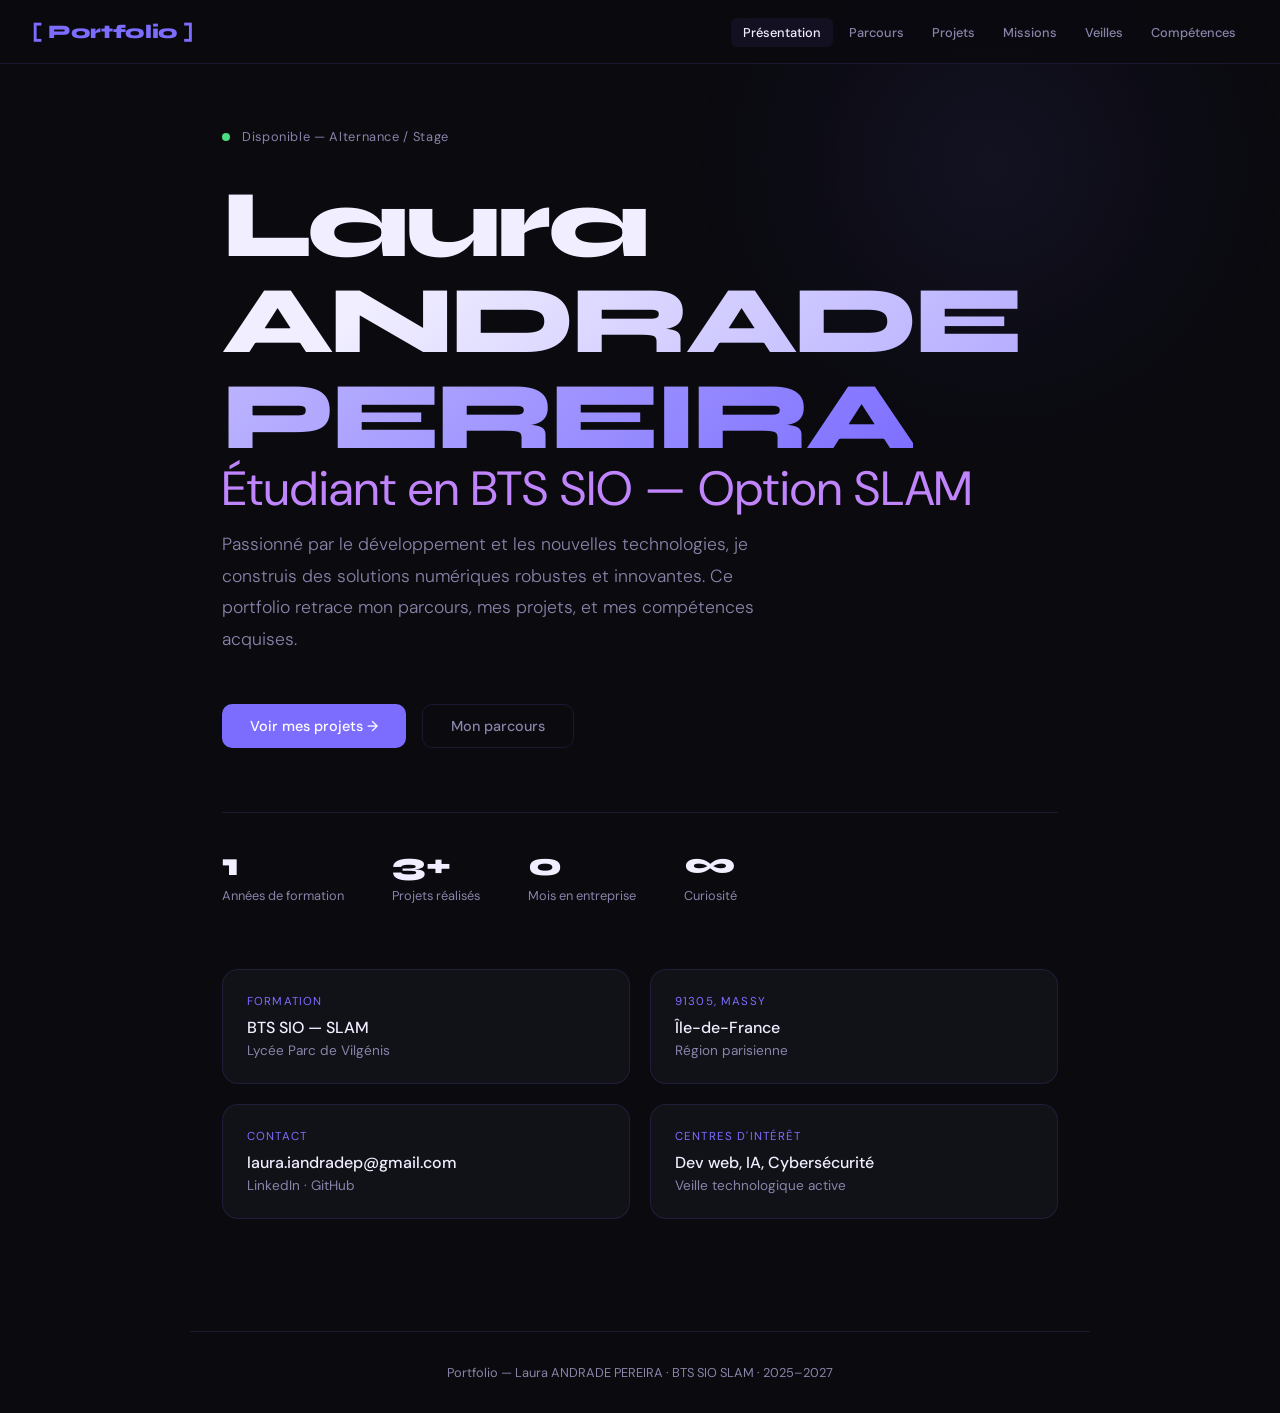
==== index.html @ 7de05255 "Add files via upload" ====
<!DOCTYPE html>
<html lang="fr">
<head>
  <meta charset="UTF-8">
  <meta name="viewport" content="width=device-width, initial-scale=1.0">
  <title>Portfolio — Présentation</title>
  <link rel="stylesheet" href="style.css">
  <style>
    .hero-mega {
      min-height: calc(100vh - 64px);
      display: flex;
      flex-direction: column;
      justify-content: center;
      padding: 4rem 2rem;
      max-width: 900px;
      margin: 0 auto;
      position: relative;
    }

    .hero-mega::before {
      content: '';
      position: fixed;
      top: -200px; right: -200px;
      width: 600px; height: 600px;
      background: radial-gradient(circle, rgba(124,109,255,0.08) 0%, transparent 70%);
      pointer-events: none;
      z-index: 0;
    }

    .hero-eyebrow {
      display: flex;
      align-items: center;
      gap: 0.75rem;
      margin-bottom: 2rem;
    }

    .dot-pulse {
      width: 8px; height: 8px;
      border-radius: 50%;
      background: #4ade80;
      animation: pulse 2s infinite;
    }
    @keyframes pulse {
      0%, 100% { opacity: 1; }
      50% { opacity: 0.4; }
    }

    .hero-eyebrow span {
      font-size: 0.8rem;
      color: var(--muted);
      letter-spacing: 0.05em;
    }

    .hero-mega h1 {
      font-family: 'Syne', sans-serif;
      font-size: clamp(3rem, 8vw, 6rem);
      font-weight: 800;
      line-height: 1.0;
      letter-spacing: -0.04em;
      margin-bottom: 1rem;
      position: relative;
      z-index: 1;
    }

    .hero-mega h1 .name-line {
      background: linear-gradient(135deg, #f0eeff 30%, #7c6dff);
      -webkit-background-clip: text;
      -webkit-text-fill-color: transparent;
      background-clip: text;
    }

    .hero-mega h1 .role-line {
      color: var(--accent);
      font-size: 0.5em;
      display: block;
      font-weight: 400;
      letter-spacing: 0.02em;
      font-family: 'DM Sans', sans-serif;
      -webkit-text-fill-color: var(--accent2);
    }

    .hero-desc {
      font-size: 1.1rem;
      color: var(--muted);
      line-height: 1.8;
      max-width: 540px;
      margin-bottom: 3rem;
      font-weight: 300;
    }

    .hero-ctas {
      display: flex;
      gap: 1rem;
      flex-wrap: wrap;
    }

    .btn-primary {
      display: inline-flex;
      align-items: center;
      gap: 0.5rem;
      padding: 0.75rem 1.75rem;
      background: var(--accent);
      color: white;
      border-radius: 10px;
      text-decoration: none;
      font-size: 0.9rem;
      font-weight: 500;
      transition: all 0.2s;
    }
    .btn-primary:hover { background: #6b5cf0; transform: translateY(-1px); }

    .btn-outline {
      display: inline-flex;
      align-items: center;
      gap: 0.5rem;
      padding: 0.75rem 1.75rem;
      border: 1px solid var(--border);
      color: var(--muted);
      border-radius: 10px;
      text-decoration: none;
      font-size: 0.9rem;
      font-weight: 500;
      transition: all 0.2s;
    }
    .btn-outline:hover { border-color: var(--accent); color: var(--text); }

    .stats-row {
      display: flex;
      gap: 3rem;
      margin-top: 4rem;
      padding-top: 2rem;
      border-top: 1px solid var(--border);
      flex-wrap: wrap;
    }

    .stat-item {}
    .stat-num {
      font-family: 'Syne', sans-serif;
      font-size: 2rem;
      font-weight: 800;
      color: var(--text);
      display: block;
    }
    .stat-label {
      font-size: 0.8rem;
      color: var(--muted);
    }

    .about-grid {
      display: grid;
      grid-template-columns: 1fr 1fr;
      gap: 1.25rem;
      max-width: 900px;
      margin: 0 auto;
      padding: 0 2rem 4rem;
    }
    @media (max-width: 600px) { .about-grid { grid-template-columns: 1fr; } }

    .info-card {
      background: var(--surface);
      border: 1px solid var(--border);
      border-radius: 16px;
      padding: 1.5rem;
    }
    .info-card .info-label {
      font-size: 0.72rem;
      text-transform: uppercase;
      letter-spacing: 0.1em;
      color: var(--accent);
      margin-bottom: 0.5rem;
    }
    .info-card .info-value {
      font-size: 1rem;
      color: var(--text);
      font-weight: 500;
    }
    .info-card .info-sub {
      font-size: 0.85rem;
      color: var(--muted);
      margin-top: 0.25rem;
    }
  </style>
</head>
<body>
  <script src="nav.js"></script>
  <main>
    <div class="hero-mega animate">
      <div class="hero-eyebrow animate delay-1">
        <div class="dot-pulse"></div>
        <span>Disponible — Alternance / Stage</span>
      </div>
      <h1 class="animate delay-1">
        <span class="name-line">Laura ANDRADE PEREIRA</span>
        <span class="role-line">Étudiant en BTS SIO — Option SLAM</span>
      </h1>
      <p class="hero-desc animate delay-2">
        Passionné par le développement et les nouvelles technologies, je construis des solutions numériques robustes et innovantes. Ce portfolio retrace mon parcours, mes projets, et mes compétences acquises.
      </p>
      <div class="hero-ctas animate delay-3">
        <a href="projets.html" class="btn-primary">Voir mes projets →</a>
        <a href="parcours.html" class="btn-outline">Mon parcours</a>
      </div>
      <div class="stats-row animate delay-3">
        <div class="stat-item">
          <span class="stat-num">1</span>
          <span class="stat-label">Années de formation</span>
        </div>
        <div class="stat-item">
          <span class="stat-num">3+</span>
          <span class="stat-label">Projets réalisés</span>
        </div>
        <div class="stat-item">
          <span class="stat-num">0</span>
          <span class="stat-label">Mois en entreprise</span>
        </div>
        <div class="stat-item">
          <span class="stat-num">∞</span>
          <span class="stat-label">Curiosité</span>
        </div>
      </div>
    </div>

    <div class="about-grid">
      <div class="info-card animate delay-1">
        <div class="info-label">Formation</div>
        <div class="info-value">BTS SIO — SLAM</div>
        <div class="info-sub">Lycée Parc de Vilgénis</div>
      </div>
      <div class="info-card animate delay-1">
        <div class="info-label">91305, MASSY</div>
        <div class="info-value">Île-de-France</div>
        <div class="info-sub">Région parisienne</div>
      </div>
      <div class="info-card animate delay-2">
        <div class="info-label">Contact</div>
        <div class="info-value">laura.iandradep@gmail.com</div>
        <div class="info-sub">LinkedIn · GitHub</div>
      </div>
      <div class="info-card animate delay-2">
        <div class="info-label">Centres d'intérêt</div>
        <div class="info-value">Dev web, IA, Cybersécurité</div>
        <div class="info-sub">Veille technologique active</div>
      </div>
    </div>

    <footer>
      Portfolio — Laura ANDRADE PEREIRA · BTS SIO SLAM · 2025–2027
    </footer>
  </main>
</body>
</html>
---- style.css ----
@import url('https://fonts.googleapis.com/css2?family=Syne:wght@400;700;800&family=DM+Sans:ital,wght@0,300;0,400;0,500;1,300&display=swap');

:root {
  --bg: #0a0a0f;
  --surface: #111118;
  --surface2: #1a1a24;
  --accent: #7c6dff;
  --accent2: #c084fc;
  --text: #f0eeff;
  --muted: #8884aa;
  --border: rgba(124, 109, 255, 0.15);
  --glow: rgba(124, 109, 255, 0.08);
}

* { margin: 0; padding: 0; box-sizing: border-box; }

body {
  font-family: 'DM Sans', sans-serif;
  background: var(--bg);
  color: var(--text);
  min-height: 100vh;
  overflow-x: hidden;
}

/* NAV */
nav {
  position: fixed;
  top: 0; left: 0; right: 0;
  z-index: 100;
  background: rgba(10, 10, 15, 0.85);
  backdrop-filter: blur(20px);
  border-bottom: 1px solid var(--border);
  padding: 0 2rem;
  height: 64px;
  display: flex;
  align-items: center;
  justify-content: space-between;
}

.nav-logo {
  font-family: 'Syne', sans-serif;
  font-weight: 800;
  font-size: 1.2rem;
  color: var(--accent);
  text-decoration: none;
  letter-spacing: -0.02em;
}

.nav-links {
  display: flex;
  gap: 0.25rem;
  list-style: none;
  flex-wrap: wrap;
}

.nav-links a {
  font-size: 0.8rem;
  font-weight: 500;
  color: var(--muted);
  text-decoration: none;
  padding: 0.4rem 0.75rem;
  border-radius: 6px;
  transition: all 0.2s;
  white-space: nowrap;
}

.nav-links a:hover,
.nav-links a.active {
  color: var(--text);
  background: var(--glow);
}

/* PAGE CONTENT */
main {
  padding-top: 64px;
  min-height: 100vh;
}

/* HERO/SECTION HEADER */
.page-hero {
  padding: 5rem 2rem 3rem;
  max-width: 900px;
  margin: 0 auto;
}

.label {
  font-size: 0.72rem;
  font-weight: 500;
  letter-spacing: 0.15em;
  text-transform: uppercase;
  color: var(--accent);
  margin-bottom: 1rem;
  display: block;
}

.page-hero h1 {
  font-family: 'Syne', sans-serif;
  font-size: clamp(2.5rem, 6vw, 4.5rem);
  font-weight: 800;
  line-height: 1.05;
  letter-spacing: -0.03em;
  background: linear-gradient(135deg, var(--text), var(--muted));
  -webkit-background-clip: text;
  -webkit-text-fill-color: transparent;
  background-clip: text;
  margin-bottom: 1.5rem;
}

.page-hero p {
  font-size: 1.1rem;
  color: var(--muted);
  line-height: 1.7;
  max-width: 600px;
  font-weight: 300;
}

/* CONTENT SECTION */
.content {
  max-width: 900px;
  margin: 0 auto;
  padding: 2rem;
}

/* CARD */
.card {
  background: var(--surface);
  border: 1px solid var(--border);
  border-radius: 16px;
  padding: 2rem;
  margin-bottom: 1.5rem;
  transition: border-color 0.3s;
}

.card:hover { border-color: rgba(124, 109, 255, 0.35); }

.card h2 {
  font-family: 'Syne', sans-serif;
  font-size: 1.3rem;
  font-weight: 700;
  margin-bottom: 0.75rem;
  color: var(--text);
}

.card h3 {
  font-family: 'Syne', sans-serif;
  font-size: 1rem;
  font-weight: 700;
  color: var(--accent2);
  margin-bottom: 0.5rem;
}

.card p, .card li {
  font-size: 0.95rem;
  color: var(--muted);
  line-height: 1.7;
}

.card ul { padding-left: 1.2rem; }
.card ul li { margin-bottom: 0.4rem; }

/* TAG */
.tag {
  display: inline-block;
  font-size: 0.72rem;
  font-weight: 500;
  letter-spacing: 0.05em;
  padding: 0.3rem 0.75rem;
  border-radius: 100px;
  border: 1px solid var(--border);
  color: var(--accent2);
  background: rgba(124, 109, 255, 0.05);
  margin: 0.2rem 0.2rem 0.2rem 0;
}

/* TIMELINE */
.timeline { position: relative; }
.timeline::before {
  content: '';
  position: absolute;
  left: 0;
  top: 0; bottom: 0;
  width: 1px;
  background: var(--border);
}

.timeline-item {
  padding-left: 2rem;
  margin-bottom: 2.5rem;
  position: relative;
}

.timeline-item::before {
  content: '';
  position: absolute;
  left: -4px;
  top: 6px;
  width: 9px; height: 9px;
  border-radius: 50%;
  background: var(--accent);
  box-shadow: 0 0 0 3px rgba(124, 109, 255, 0.15);
}

.timeline-date {
  font-size: 0.75rem;
  font-weight: 500;
  color: var(--accent);
  letter-spacing: 0.08em;
  text-transform: uppercase;
  margin-bottom: 0.4rem;
}

.timeline-title {
  font-family: 'Syne', sans-serif;
  font-size: 1.1rem;
  font-weight: 700;
  color: var(--text);
  margin-bottom: 0.3rem;
}

.timeline-sub {
  font-size: 0.85rem;
  color: var(--accent2);
  margin-bottom: 0.6rem;
}

/* SKILL BAR */
.skill-item { margin-bottom: 1.25rem; }
.skill-header {
  display: flex;
  justify-content: space-between;
  font-size: 0.85rem;
  margin-bottom: 0.4rem;
}
.skill-name { color: var(--text); font-weight: 500; }
.skill-level { color: var(--accent); }
.skill-bar {
  height: 4px;
  background: var(--surface2);
  border-radius: 2px;
  overflow: hidden;
}
.skill-fill {
  height: 100%;
  background: linear-gradient(90deg, var(--accent), var(--accent2));
  border-radius: 2px;
}

/* GRID */
.grid-2 {
  display: grid;
  grid-template-columns: repeat(auto-fit, minmax(280px, 1fr));
  gap: 1.25rem;
  margin-bottom: 2rem;
}

/* PROJECT CARD */
.project-card {
  background: var(--surface);
  border: 1px solid var(--border);
  border-radius: 16px;
  padding: 1.75rem;
  transition: all 0.3s;
  cursor: pointer;
}
.project-card:hover {
  border-color: rgba(124, 109, 255, 0.4);
  transform: translateY(-2px);
}
.project-icon {
  width: 42px; height: 42px;
  border-radius: 10px;
  background: rgba(124, 109, 255, 0.1);
  display: flex; align-items: center; justify-content: center;
  font-size: 1.2rem;
  margin-bottom: 1rem;
}
.project-title {
  font-family: 'Syne', sans-serif;
  font-size: 1rem;
  font-weight: 700;
  color: var(--text);
  margin-bottom: 0.5rem;
}
.project-desc {
  font-size: 0.85rem;
  color: var(--muted);
  line-height: 1.6;
  margin-bottom: 1rem;
}

/* FOOTER */
footer {
  border-top: 1px solid var(--border);
  padding: 2rem;
  text-align: center;
  color: var(--muted);
  font-size: 0.8rem;
  max-width: 900px;
  margin: 3rem auto 0;
}

/* DIVIDER */
.divider {
  height: 1px;
  background: var(--border);
  margin: 2.5rem 0;
}

/* HIGHLIGHT */
.highlight {
  color: var(--accent2);
  font-weight: 500;
}

/* Animation */
@keyframes fadeUp {
  from { opacity: 0; transform: translateY(20px); }
  to { opacity: 1; transform: translateY(0); }
}
.animate { animation: fadeUp 0.6s ease both; }
.delay-1 { animation-delay: 0.1s; }
.delay-2 { animation-delay: 0.2s; }
.delay-3 { animation-delay: 0.3s; }
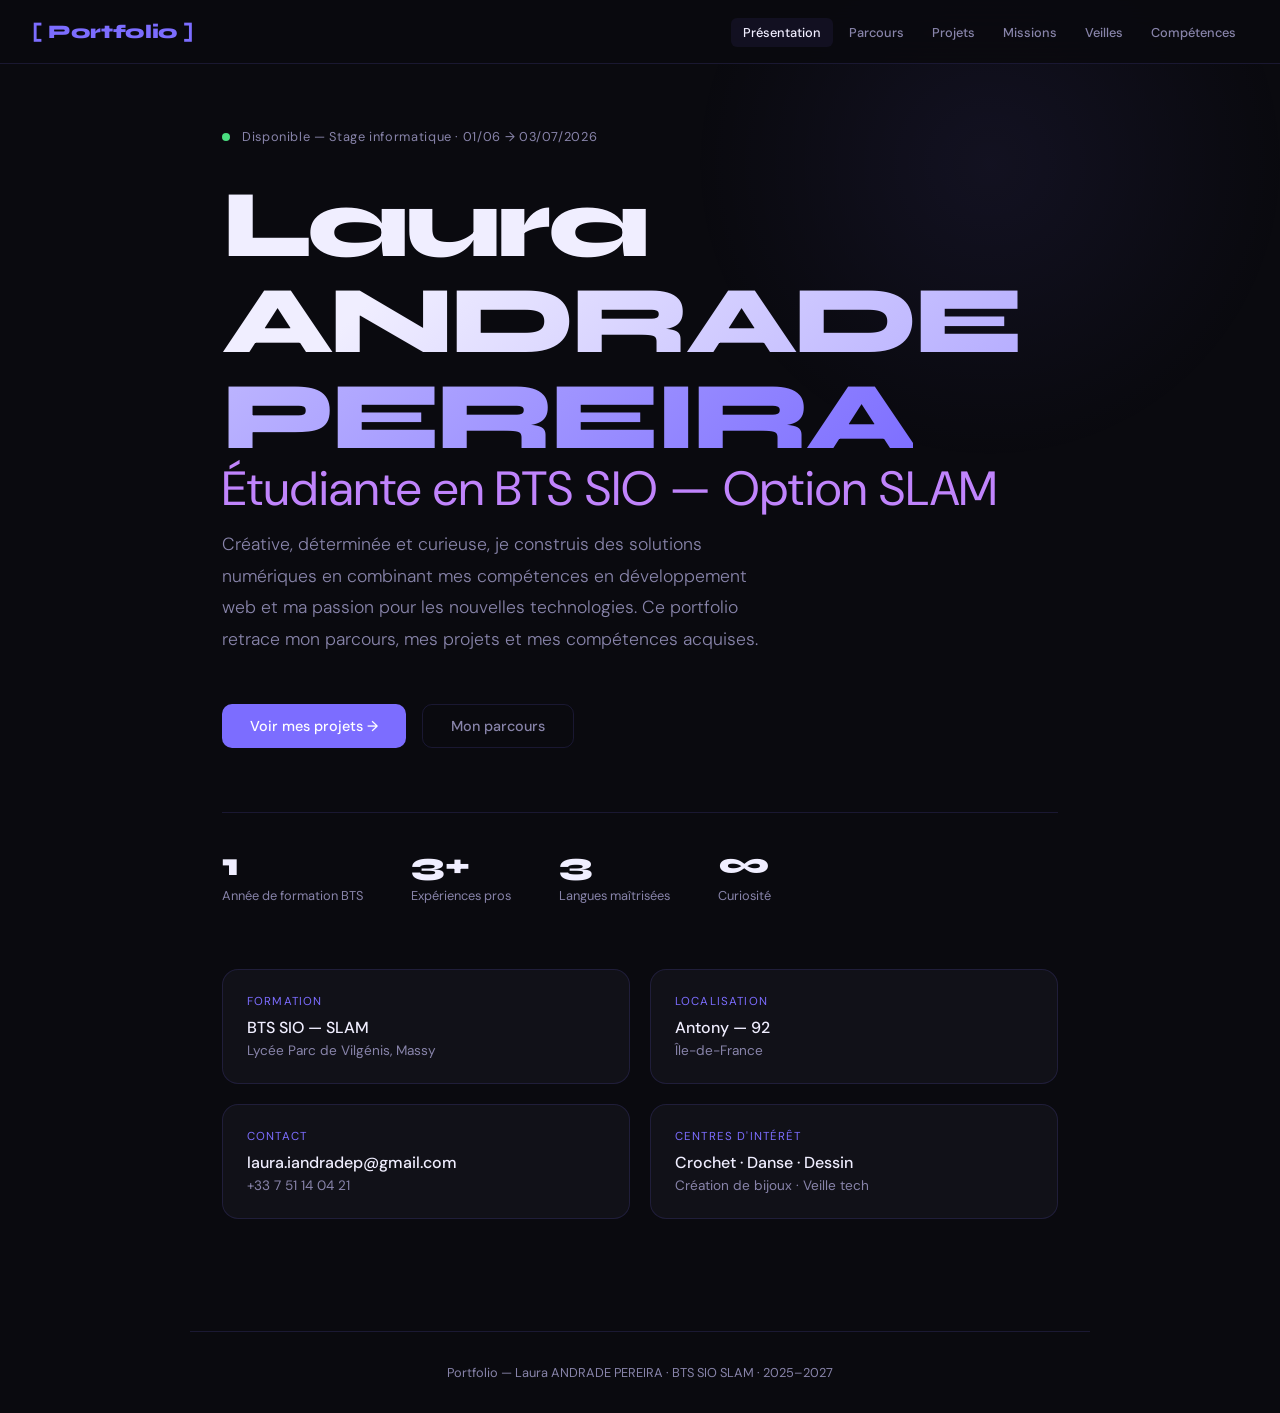
==== commit b22dd6a5: "Update index.html" ====
--- a/index.html
+++ b/index.html
@@ -187,14 +187,14 @@
     <div class="hero-mega animate">
       <div class="hero-eyebrow animate delay-1">
         <div class="dot-pulse"></div>
-        <span>Disponible — Alternance / Stage</span>
+        <span>Disponible — Stage informatique · 01/06 → 03/07/2026</span>
       </div>
       <h1 class="animate delay-1">
         <span class="name-line">Laura ANDRADE PEREIRA</span>
-        <span class="role-line">Étudiant en BTS SIO — Option SLAM</span>
+        <span class="role-line">Étudiante en BTS SIO — Option SLAM</span>
       </h1>
       <p class="hero-desc animate delay-2">
-        Passionné par le développement et les nouvelles technologies, je construis des solutions numériques robustes et innovantes. Ce portfolio retrace mon parcours, mes projets, et mes compétences acquises.
+        Créative, déterminée et curieuse, je construis des solutions numériques en combinant mes compétences en développement web et ma passion pour les nouvelles technologies. Ce portfolio retrace mon parcours, mes projets et mes compétences acquises.
       </p>
       <div class="hero-ctas animate delay-3">
         <a href="projets.html" class="btn-primary">Voir mes projets →</a>
@@ -203,15 +203,15 @@
       <div class="stats-row animate delay-3">
         <div class="stat-item">
           <span class="stat-num">1</span>
-          <span class="stat-label">Années de formation</span>
+          <span class="stat-label">Année de formation BTS</span>
         </div>
         <div class="stat-item">
           <span class="stat-num">3+</span>
-          <span class="stat-label">Projets réalisés</span>
-        </div>
-        <div class="stat-item">
-          <span class="stat-num">0</span>
-          <span class="stat-label">Mois en entreprise</span>
+          <span class="stat-label">Expériences pros</span>
+        </div>
+        <div class="stat-item">
+          <span class="stat-num">3</span>
+          <span class="stat-label">Langues maîtrisées</span>
         </div>
         <div class="stat-item">
           <span class="stat-num">∞</span>
@@ -224,22 +224,22 @@
       <div class="info-card animate delay-1">
         <div class="info-label">Formation</div>
         <div class="info-value">BTS SIO — SLAM</div>
-        <div class="info-sub">Lycée Parc de Vilgénis</div>
+        <div class="info-sub">Lycée Parc de Vilgénis, Massy</div>
       </div>
       <div class="info-card animate delay-1">
-        <div class="info-label">91305, MASSY</div>
-        <div class="info-value">Île-de-France</div>
-        <div class="info-sub">Région parisienne</div>
+        <div class="info-label">Localisation</div>
+        <div class="info-value">Antony — 92</div>
+        <div class="info-sub">Île-de-France</div>
       </div>
       <div class="info-card animate delay-2">
         <div class="info-label">Contact</div>
         <div class="info-value">laura.iandradep@gmail.com</div>
-        <div class="info-sub">LinkedIn · GitHub</div>
+        <div class="info-sub">+33 7 51 14 04 21</div>
       </div>
       <div class="info-card animate delay-2">
         <div class="info-label">Centres d'intérêt</div>
-        <div class="info-value">Dev web, IA, Cybersécurité</div>
-        <div class="info-sub">Veille technologique active</div>
+        <div class="info-value">Crochet · Danse · Dessin</div>
+        <div class="info-sub">Création de bijoux · Veille tech</div>
       </div>
     </div>
 
@@ -248,4 +248,4 @@
     </footer>
   </main>
 </body>
-</html>+</html>
